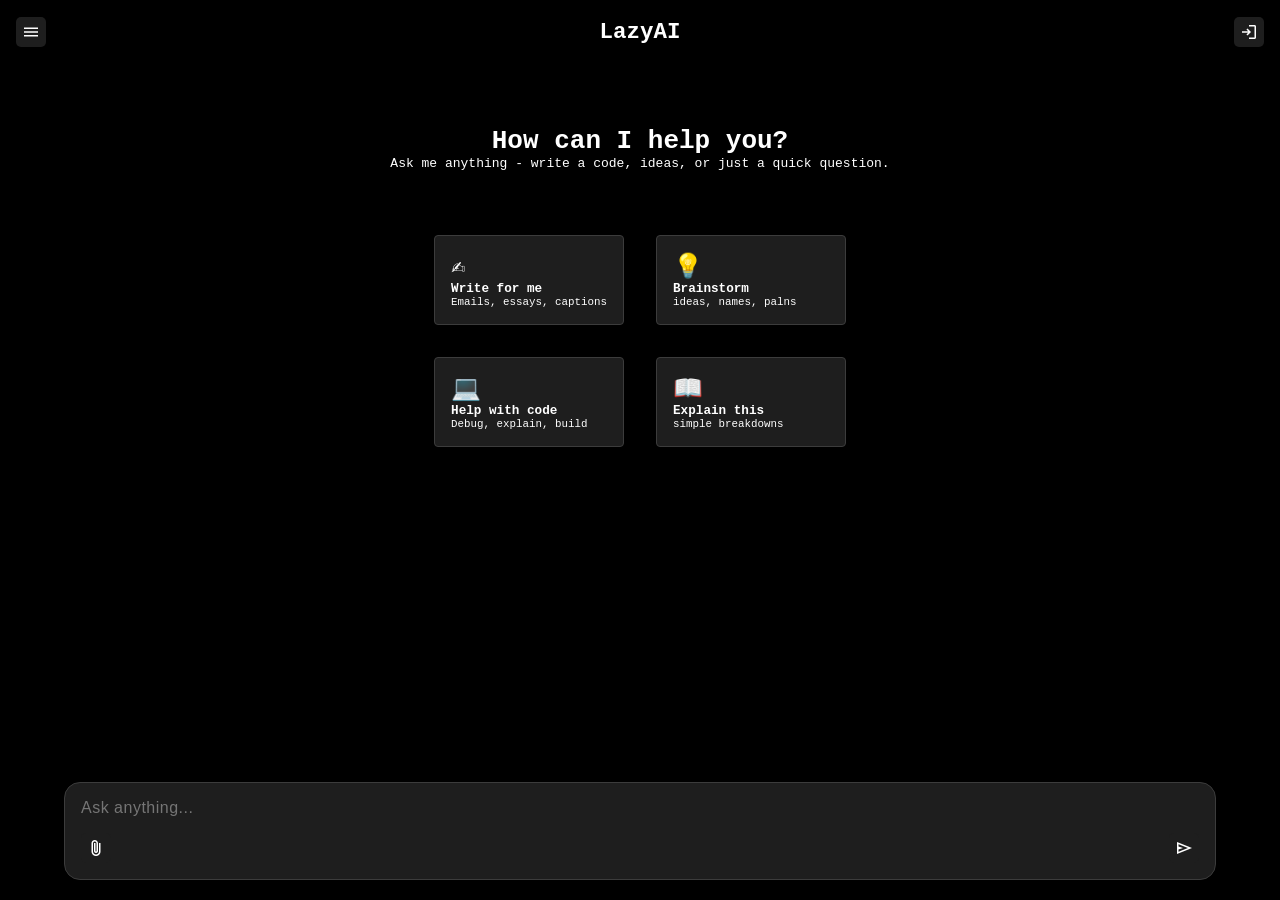
==== docs/frontend/index.html @ c0d6662d "Add initial HTML, CSS, and JavaScript files for LazyAI application" ====
<!DOCTYPE html>
<html lang="en">

<head>
    <meta charset="utf-8">
    <meta name="viewport" content="width=device-width, initial-scale=1.0">
    <title>Luma AI</title>
    <link rel="preconnect" href="https://fonts.googleapis.com">
    <link rel="preconnect" href="https://fonts.gstatic.com" crossorigin>
    <link href="https://fonts.googleapis.com/css2?family=Material+Symbols+Outlined" rel="stylesheet">
    <link rel="stylesheet" href="style.css">
</head>

<body>
    <div class="app">
        <aside class="sidebar" id="sidebar">
            <div class="sideHead">
                <h3>LazyAI</h3>
                <button id="sidebarClo"><span class="material-symbols-outlined">close</span></button>
            </div>
            <div class="sideNew">
                <div class="newChat">
                    <p>New Chat</p>
                    <span class="material-symbols-outlined">comment</span>
                </div>
            </div>
            <div class="sideChats">

            </div>
            <div class="sideFoot">
                <h3>account</h3>
            </div>
        </aside>
        <header>
            <div class="topnav">
                <div class="sidebarBtn">
                    <button id="sidebarBtn"><span class="material-symbols-outlined">menu</span></button>
                </div>
                <div class="appIcon">
                    <h3>LazyAI</h3>
                </div>
                <div class="loginOrSignin">
                    <button><span class="material-symbols-outlined">login</span></button>
                </div>
            </div>
        </header>
        <div class="container">

            <main>
                <div class="basic">
                    <div class="basicCnt">
                        <h1>How can I help you?</h1>
                        <p>Ask me anything - write a code, ideas, or just a quick question.</p>
                    </div>
                    <div class="sugChips">
                        <div class="chip1">
                            <span>✍️</span>
                            <h3>Write for me</h3>
                            <p>Emails, essays, captions</p>
                        </div>
                        <div class="chip2">
                            <span>💡</span>
                            <h3>Brainstorm</h3>
                            <p>ideas, names, palns</p>
                        </div>
                        <div class="chip3">
                            <span>💻</span>
                            <h3>Help with code</h3>
                            <p>Debug, explain, build</p>
                        </div>
                        <div class="chip4">
                            <span>📖</span>
                            <h3>Explain this</h3>
                            <p>simple breakdowns</p>
                        </div>
                    </div>
                    <div class="inputBar">
                        <div>
                            <div>
                                <input type="text" id="userInput" placeholder="Ask anything...">
                            </div>
                            <div class="inputBtns">
                                <button><span class="material-symbols-outlined">attach_file</span></button>
                                <button><span class="material-symbols-outlined">send</span></button>
                            </div>
                        </div>
                    </div>
                </div>
            </main>
            <footer>
                <div class="footnote">
                </div>
            </footer>
        </div>
    </div>
    <script src="script.js"></script>
</body>

</html>
---- docs/frontend/style.css ----
:root {
    --bg-black: black;
    --bg-head: rgb(30, 30, 30);
    --bg-main: rgb(60, 60, 60);
    --muted: rgb(100, 100, 100);
    --head-btn-pad: 5px;
    --head-btn-br: 5px;
    --gradient: linear-gradient(to right, rgb(59, 59, 252), pink);
}

* {
    box-sizing: border-box;
    margin: 0;
    padding: 0;
}

.app {
    display: flex;
    flex-direction: column;
    min-height: 98vh;
    color: white;
}

body {
    background-color: var(--bg-black);
    font-family: 'Courier New', Courier, monospace;
}

header {
    position: sticky;
    top: 1px;
    background-color: rgb(0, 0, 0, 0);
    backdrop-filter: blur(1rem);
    font-size: larger;
    z-index: 100;
}

.container {
    width: calc(100%);
    font-size: small;
}

.sidebarBtn>button,
.loginOrSignin>button,
.inputBtns>button,
.sideHead>button {
    display: flex;
    align-items: center;
    height: calc(100%);
    color: white;
    border-radius: var(--head-btn-br);
    padding: var(--head-btn-pad);
    background-color: var(--bg-head);
    border: none;
}

.material-symbols-outlined {
    font-size: 20px;
}

.sidebarBtn :hover,
.loginOrSignin :hover {
    background-color: var(--muted);
}

.appIcon {
    color: white;
}

main {
    background-color: var(--bg-black);
}

#sidebar {
    position: fixed;
    top: 0;
    left: 0;
    height: 100%;
    width: 100%;
    color: white;
    background-color: var(--bg-black);

    transform: translateX(-100%);
    transition: transform 0.3s ease;
    z-index: 1000;
}

#sidebar.open {
    transform: translateX(0);
}


.sideHead {
    padding: 1rem;
    display: flex;
    align-items: center;
    justify-content: space-between;
}

.sideNew {
    display: flex;
    flex-direction: column;
}

.newChat {
    display: flex;
    justify-content: space-between;
    margin-left: calc(10%);
    padding: 1rem;
    width: calc(80%);
    border: 1px solid var(--bg-main);
    border-radius: 1rem;
}

.sideFoot {
    padding: 1rem;
}

.topnav {
    display: flex;
    justify-content: space-between;
    align-items: center;
    padding: 1rem;
}

.basic {
    display: flex;
    flex-direction: column;
    justify-content: center;
    align-items: center;
    padding: 1rem;
    overflow-y: auto;
}

.basicCnt {
    display: flex;
    flex-direction: column;
    align-items: center;
    justify-self: center;
    background-color: var(--bg-black);
    padding: 3rem 2rem 3rem 2rem;
}

.sugChips {
    display: grid;
    grid-template-columns: repeat(2, 1fr);
}

.chip1,
.chip2,
.chip3,
.chip4 {
    padding: 1rem;
    background-color: var(--bg-head);
    border: 1px solid var(--bg-main);
    margin: 1rem;
    border-radius: 0.25rem;
    display: grid;
    font-size: smaller;
    &:hover {
        border: 1px solid rgb(147, 0, 205);
        box-shadow: 0 0 15px rgb(240, 126, 255);
    }

    >span {
        font-size: 1.5rem;
    }
}

.inputBar {
    display: flex;
    flex-direction: column;
    min-width: calc(90%);
    position: fixed;
    bottom: 20px;
    left: calc(5%);
    padding: 1rem;
    border-radius: 1rem;
    background-color: var(--bg-head);
    border: 1px solid var(--bg-main);
}

#userInput {
    width: calc(100%);
    font-size: 16px;
    letter-spacing: 0.5px;
    margin: 0rem 0rem 1rem 0rem;
    background-color: var(--bg-head);
    color: white;
    border: none;
    outline: none;
}

.inputBtns {
    display: flex;
    justify-content: space-between;
}

@media(height > 750px){
    .basic{
        top: 5rem;
    }
}
@media(height>950px){
    .basic{
        margin-top: 10rem;
    }
}
@media(height>1150px){
    .basic{
        margin-top:15rem;
    }
}
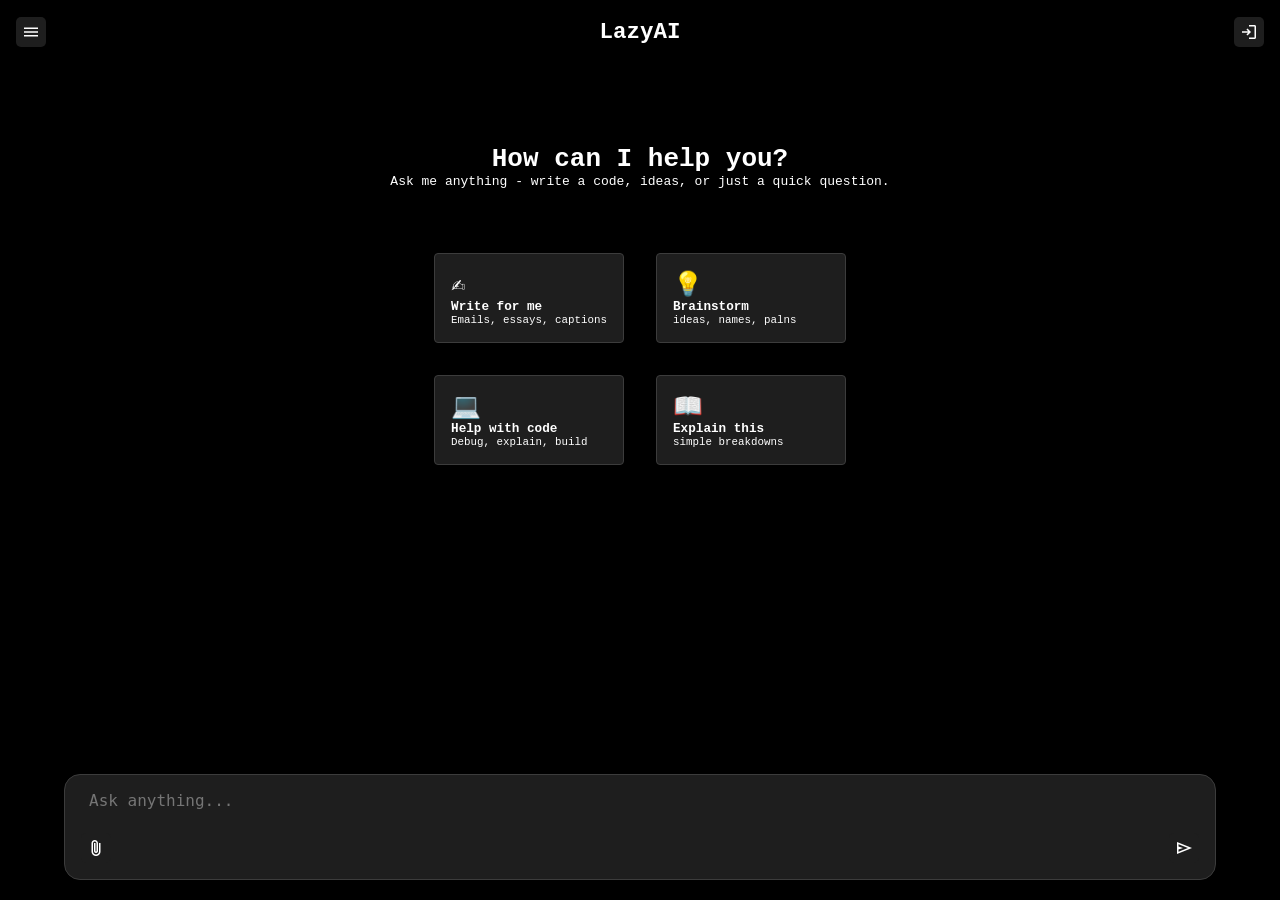
==== commit ccaa0ce8: "Refactor input area and enhance user interaction features" ====
--- a/docs/frontend/index.html
+++ b/docs/frontend/index.html
@@ -45,14 +45,13 @@
             </div>
         </header>
         <div class="container">
-
             <main>
                 <div class="basic">
-                    <div class="basicCnt">
+                    <div class="basicCnt" id="remove-1">
                         <h1>How can I help you?</h1>
                         <p>Ask me anything - write a code, ideas, or just a quick question.</p>
                     </div>
-                    <div class="sugChips">
+                    <div class="sugChips" id="remove-2">
                         <div class="chip1">
                             <span>✍️</span>
                             <h3>Write for me</h3>
@@ -74,18 +73,18 @@
                             <p>simple breakdowns</p>
                         </div>
                     </div>
-                    <div class="inputBar">
+                </div>
+                <div class="inputBar">
                         <div>
-                            <div>
-                                <input type="text" id="userInput" placeholder="Ask anything...">
+                            <div class="userInputDiv">
+                                <textarea type="text" id="userInput" placeholder="Ask anything..."></textarea>
                             </div>
                             <div class="inputBtns">
                                 <button><span class="material-symbols-outlined">attach_file</span></button>
-                                <button><span class="material-symbols-outlined">send</span></button>
+                                <button id="sendBtn"><span class="material-symbols-outlined">send</span></button>
                             </div>
                         </div>
                     </div>
-                </div>
             </main>
             <footer>
                 <div class="footnote">
--- a/docs/frontend/style.css
+++ b/docs/frontend/style.css
@@ -17,17 +17,19 @@
 .app {
     display: flex;
     flex-direction: column;
-    min-height: 98vh;
+    height: 100dvh;
     color: white;
 }
 
 body {
+    overflow: hidden;
     background-color: var(--bg-black);
     font-family: 'Courier New', Courier, monospace;
 }
 
 header {
-    position: sticky;
+    position: absolute;
+    width: 100%;
     top: 1px;
     background-color: rgb(0, 0, 0, 0);
     backdrop-filter: blur(1rem);
@@ -59,7 +61,8 @@
 }
 
 .sidebarBtn :hover,
-.loginOrSignin :hover {
+.loginOrSignin :hover,
+.inputBtns :hover {
     background-color: var(--muted);
 }
 
@@ -114,6 +117,8 @@
 
 .sideFoot {
     padding: 1rem;
+    position: absolute;
+    bottom: 1px;
 }
 
 .topnav {
@@ -124,6 +129,8 @@
 }
 
 .basic {
+    position: absolute;
+    width: 100%;
     display: flex;
     flex-direction: column;
     justify-content: center;
@@ -171,6 +178,7 @@
     display: flex;
     flex-direction: column;
     min-width: calc(90%);
+    max-height: 20rem;
     position: fixed;
     bottom: 20px;
     left: calc(5%);
@@ -179,12 +187,16 @@
     background-color: var(--bg-head);
     border: 1px solid var(--bg-main);
 }
+.userInputDiv{
+    max-height: 15rem;
+    overflow-y: auto;
+}
 
 #userInput {
     width: calc(100%);
+    resize: none;
     font-size: 16px;
-    letter-spacing: 0.5px;
-    margin: 0rem 0rem 1rem 0rem;
+    padding-left: 0.5rem;
     background-color: var(--bg-head);
     color: white;
     border: none;
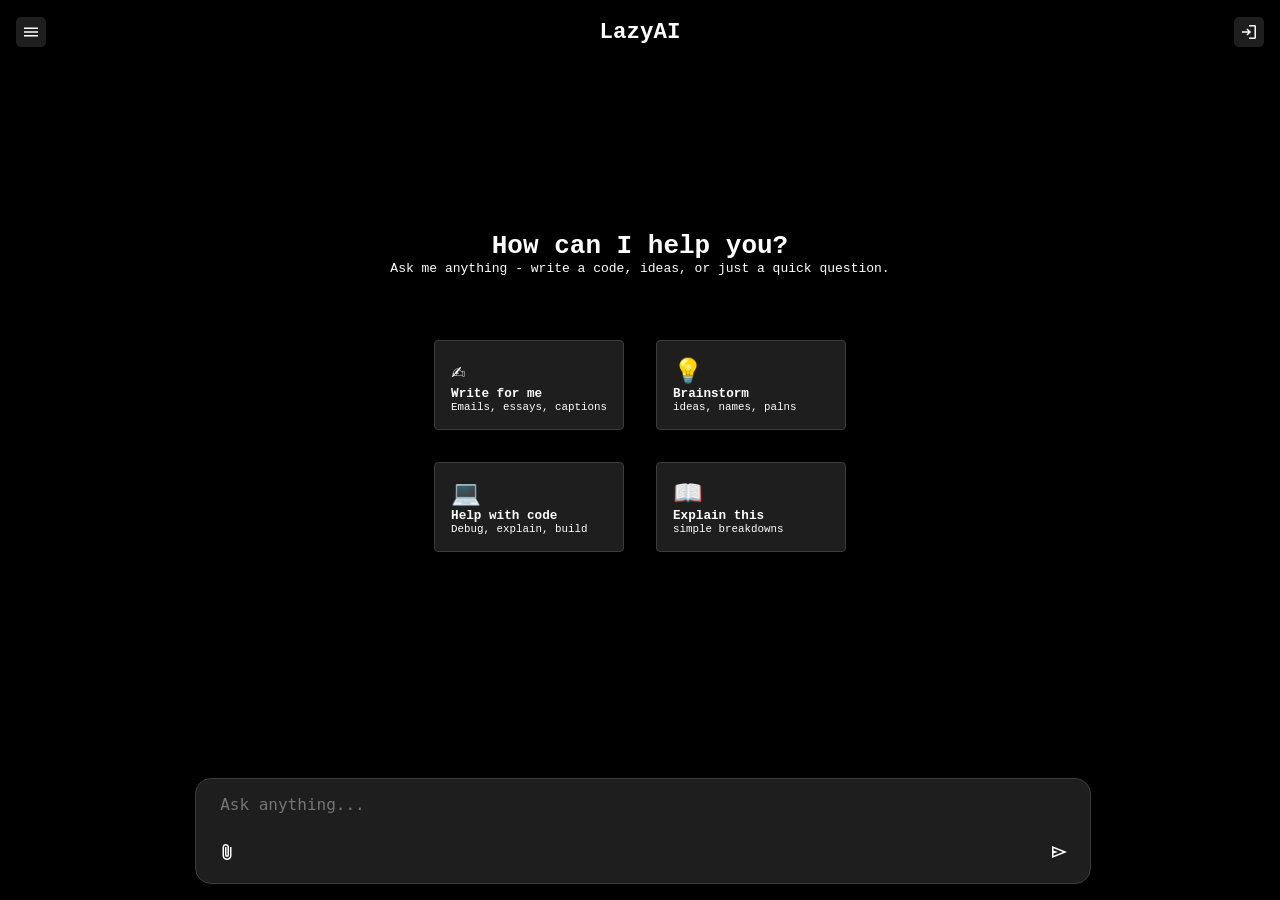
==== commit 2fbbb931: "Implement backend functionality with FastAPI, including chat handling and database setup" ====
--- a/docs/frontend/index.html
+++ b/docs/frontend/index.html
@@ -4,7 +4,7 @@
 <head>
     <meta charset="utf-8">
     <meta name="viewport" content="width=device-width, initial-scale=1.0">
-    <title>Luma AI</title>
+    <title>LazyAI</title>
     <link rel="preconnect" href="https://fonts.googleapis.com">
     <link rel="preconnect" href="https://fonts.gstatic.com" crossorigin>
     <link href="https://fonts.googleapis.com/css2?family=Material+Symbols+Outlined" rel="stylesheet">
@@ -44,9 +44,9 @@
                 </div>
             </div>
         </header>
-        <div class="container">
+        <div class="container" id="container">
             <main>
-                <div class="basic">
+                <div class="basic" id="basicChat">
                     <div class="basicCnt" id="remove-1">
                         <h1>How can I help you?</h1>
                         <p>Ask me anything - write a code, ideas, or just a quick question.</p>
@@ -75,23 +75,26 @@
                     </div>
                 </div>
                 <div class="inputBar">
-                        <div>
-                            <div class="userInputDiv">
-                                <textarea type="text" id="userInput" placeholder="Ask anything..."></textarea>
-                            </div>
-                            <div class="inputBtns">
-                                <button><span class="material-symbols-outlined">attach_file</span></button>
-                                <button id="sendBtn"><span class="material-symbols-outlined">send</span></button>
-                            </div>
+                    <div>
+                        <div class="userInputDiv">
+                            <textarea type="text" id="userInput" placeholder="Ask anything..."></textarea>
+                        </div>
+                        <div class="inputBtns">
+                            <button><span class="material-symbols-outlined">attach_file</span></button>
+                            <button id="sendBtn"><span class="material-symbols-outlined">send</span></button>
                         </div>
                     </div>
+                </div>
             </main>
-            <footer>
-                <div class="footnote">
-                </div>
-            </footer>
+
         </div>
+        <footer>
+            <div class="footnote">
+                <span></span>
+            </div>
+        </footer>
     </div>
+
     <script src="script.js"></script>
 </body>
 
--- a/docs/frontend/style.css
+++ b/docs/frontend/style.css
@@ -1,10 +1,13 @@
 :root {
     --bg-black: black;
+    --bg-black-op: rgba(0, 0, 0, 0.5);
     --bg-head: rgb(30, 30, 30);
     --bg-main: rgb(60, 60, 60);
     --muted: rgb(100, 100, 100);
     --head-btn-pad: 5px;
     --head-btn-br: 5px;
+    --user-msg-br: 0.75rem 0.75rem 0.25rem 0.75rem;
+    --ai-msg-br: 0.75rem 0.75rem 0.75rem 0.25rem;
     --gradient: linear-gradient(to right, rgb(59, 59, 252), pink);
 }
 
@@ -28,18 +31,26 @@
 }
 
 header {
-    position: absolute;
-    width: 100%;
+    position: sticky;
+    width: 100dvw;
     top: 1px;
-    background-color: rgb(0, 0, 0, 0);
+    background-color: var(--bg-black-op);
     backdrop-filter: blur(1rem);
     font-size: larger;
-    z-index: 100;
+    z-index: 110;
 }
 
 .container {
-    width: calc(100%);
+    display: flex;
+    align-items: center;
+    justify-content: center;
+    position: absolute;
+    top: 60px;
+    width: 100dvw;
+    height: 70dvh;
     font-size: small;
+    overflow-y: auto;
+    scrollbar-width: none;
 }
 
 .sidebarBtn>button,
@@ -81,7 +92,8 @@
     height: 100%;
     width: 100%;
     color: white;
-    background-color: var(--bg-black);
+    background-color: var(--bg-black-op);
+    backdrop-filter: blur(0.5rem);
 
     transform: translateX(-100%);
     transition: transform 0.3s ease;
@@ -103,6 +115,7 @@
 .sideNew {
     display: flex;
     flex-direction: column;
+    background-color: var(--bg-black);
 }
 
 .newChat {
@@ -129,8 +142,9 @@
 }
 
 .basic {
-    position: absolute;
-    width: 100%;
+    position: relative;
+    z-index: 50;
+    width: 70dvw;
     display: flex;
     flex-direction: column;
     justify-content: center;
@@ -164,6 +178,7 @@
     border-radius: 0.25rem;
     display: grid;
     font-size: smaller;
+
     &:hover {
         border: 1px solid rgb(147, 0, 205);
         box-shadow: 0 0 15px rgb(240, 126, 255);
@@ -177,19 +192,22 @@
 .inputBar {
     display: flex;
     flex-direction: column;
-    min-width: calc(90%);
+    width: 70dvw;
     max-height: 20rem;
     position: fixed;
-    bottom: 20px;
-    left: calc(5%);
+    bottom: 1rem;
+    left: calc(15.25%);
     padding: 1rem;
     border-radius: 1rem;
     background-color: var(--bg-head);
     border: 1px solid var(--bg-main);
-}
-.userInputDiv{
-    max-height: 15rem;
+    z-index: 100;
+}
+
+.userInputDiv {
+    max-height: 16rem;
     overflow-y: auto;
+    scrollbar-width: none;
 }
 
 #userInput {
@@ -208,18 +226,28 @@
     justify-content: space-between;
 }
 
-@media(height > 750px){
-    .basic{
-        top: 5rem;
-    }
-}
-@media(height>950px){
-    .basic{
-        margin-top: 10rem;
-    }
-}
-@media(height>1150px){
-    .basic{
-        margin-top:15rem;
-    }
+.footnote {
+    position: absolute;
+    bottom: 0;
+    background-color: rgb(0, 0, 0, 0.5);
+    backdrop-filter: blur(1rem);
+    width: 100%;
+    height: 1rem;
+    z-index: 200;
+}
+
+.message.user {
+    background-color: var(--bg-main);
+    padding: 0.5rem;
+    border-radius: var(--user-msg-br);
+    margin-bottom: 0.5rem;
+    transform: translateX(100);
+}
+
+.message.ai {
+    background-color: var(--bg-main);
+    padding: 0.5rem;
+    border-radius: var(--ai-msg-br);
+    width: calc(100%);
+    margin-bottom: 1rem;
 }
